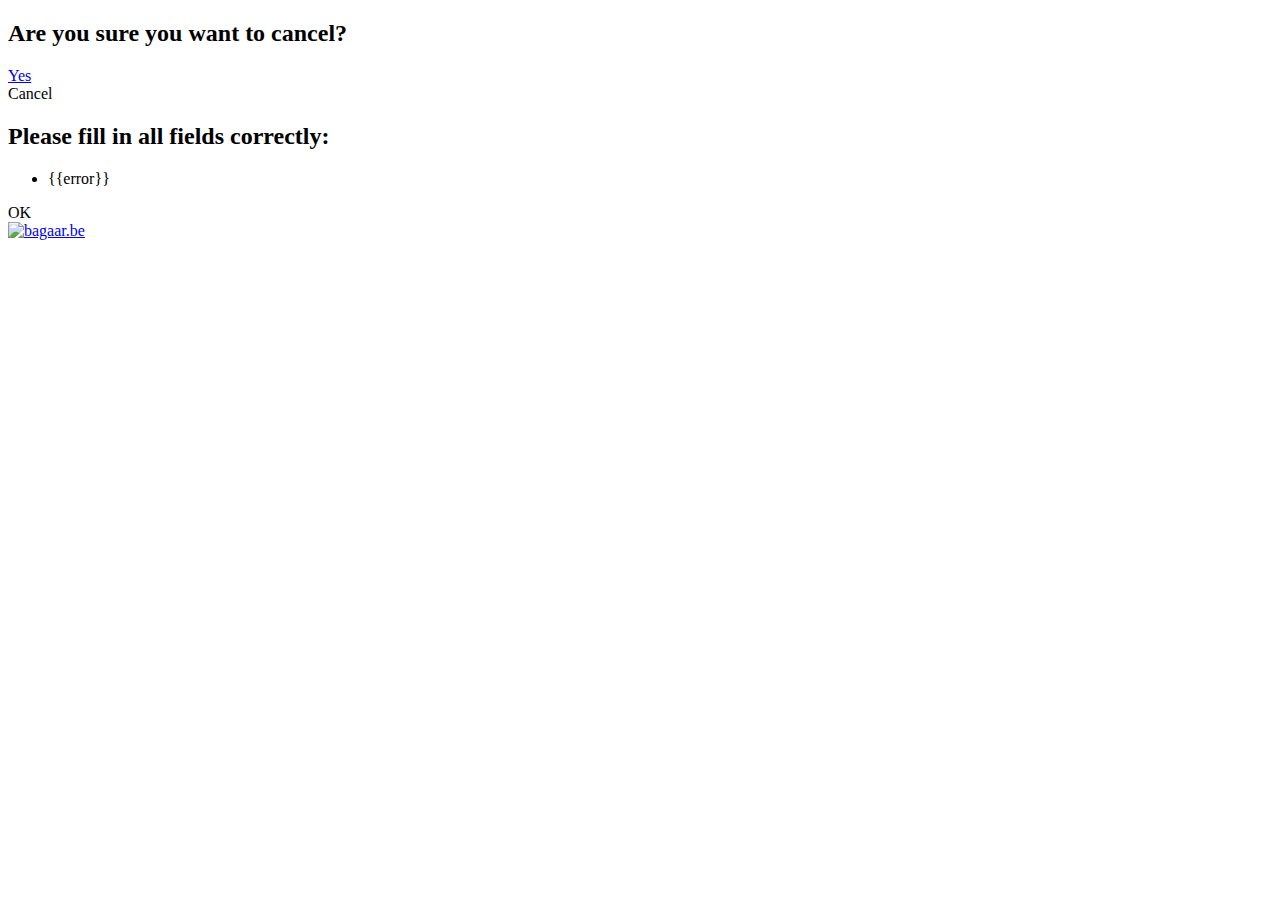
==== game.html @ b5e16efb "fix misleading navigation and styled given words" ====
<!doctype html>
<html class="no-js" lang="en">

<head>
  <meta charset="utf-8">
  <meta http-equiv="x-ua-compatible" content="ie=edge">
  <link href="https://fonts.googleapis.com/css?family=Poppins:900" rel="stylesheet">
  <title>User Inyerface - A worst-practice UI experiment</title>
  <meta name="description" content="User Inyerface - A worst-practice UI experiment">
  <meta name="viewport" content="width=device-width, initial-scale=1">
  <link rel="apple-touch-icon" href="apple-touch-icon.htm">
  <link rel="icon" type="image/png" href="favicon.htm">
  <link rel="stylesheet" href="https://fonts.googleapis.com/css?family=Nunito:300,300i,400,400i,600,600i,700,700i">
  <link rel="stylesheet" href="app.css">
</head>

<body>
  <div v-cloak id="app">
    <ui-game inline-template>
      <div class="game view">
        <ui-cookies @hide="hideCookies" v-if="cookiesIsActive"></ui-cookies>
        <div class="view__content">
          <div class="view__row">
            <ui-logo></ui-logo>
          </div>
          <div class="view__row">
            <ui-timer center></ui-timer>
          </div>
          <div class="view__row">
            <ui-pagination :active-index="activePageIndex" :pages="pages" center v-if="!gameFinished"></ui-pagination>
          </div>
          <div class="view__row">
            <ui-login-form-with-password-check v-if="currentPageIndex===0" :page="1" :num-pages="maxPages" @complete="onCompleteStep" @cancel="toggleConfirmModal" @open-terms-and-conditions="showTermsAndConditions(true)"></ui-login-form-with-password-check>
            <ui-avatar-and-interests-page v-if="currentPageIndex===1" :page="2" :num-pages="maxPages" @complete="onCompleteStep" @cancel="onCancelStep"></ui-avatar-and-interests-page>
            <ui-personal-details v-if="currentPageIndex===2" :page="3" :num-pages="maxPages" @complete="onCompleteStep" @cancel="toggleConfirmModal" @validation-error="onPersonalDetailsError"></ui-personal-details>
            <ui-captcha-page v-if="currentPageIndex===3" :page="4" :num-pages="maxPages" @complete="onCompleteStep"></ui-captcha-page>
            <ui-end-screen v-if="gameFinished"></ui-end-screen>
          </div>
        </div>
        <ui-modal @close="toggleConfirmModal" v-if="confirmModalIsActive" :closable="false">
          <h2 class="title title--center">Are you sure you want to cancel?</h2>
          <div class="align align--center align--gutter-sm">
            <div class="align__cell">
              <a class="button button--solid button--red" href="game.html">Yes</a>
            </div>
            <div class="align__cell">
              <ui-button @click="toggleConfirmModal" color="green">Cancel</ui-button>
            </div>
          </div>
        </ui-modal>
        <ui-modal v-if="termsAndConditionsVisible" :closable="false">
          <ui-terms-and-conditions @accept="showTermsAndConditions(false)"></ui-terms-and-conditions>
        </ui-modal <!-- Personal details errors modal -->
        <ui-modal class="personal-details-errors-modal" v-if="personalDetailsPageHasErrors" :closable="false">
          <h2 class="title title--center">Please fill in all fields correctly:</h2>
          <div class="personal-details-errors-modal__list-container">
            <ul>
              <li v-for="error in personalDetailsPageErrors">{{error}}</li>
            </ul>
          </div>
          <div class="align align--center align--gutter-sm">
            <div class="align__cell">
              <ui-button @click="onClosePersonalDetailsErrors" color="green">OK</ui-button>
            </div>
          </div>
        </ui-modal>
        <ui-timer-modal @close="toggleTimerModal" v-if="timerModalIsActive"></ui-timer-modal>
        <ui-help-form v-if="!gameFinished"></ui-help-form>
      </div>
    </ui-game>
    <a class="bagaar-link" href="https://www.bagaar.be" target="_blank">
  <img alt="bagaar.be" title="https://www.bagaar.be" class="bagaar-link__image" src="images/bagaar-logo.svg">
</a>
  </div>
  <script src="app.js"></script>
</body>

</html>
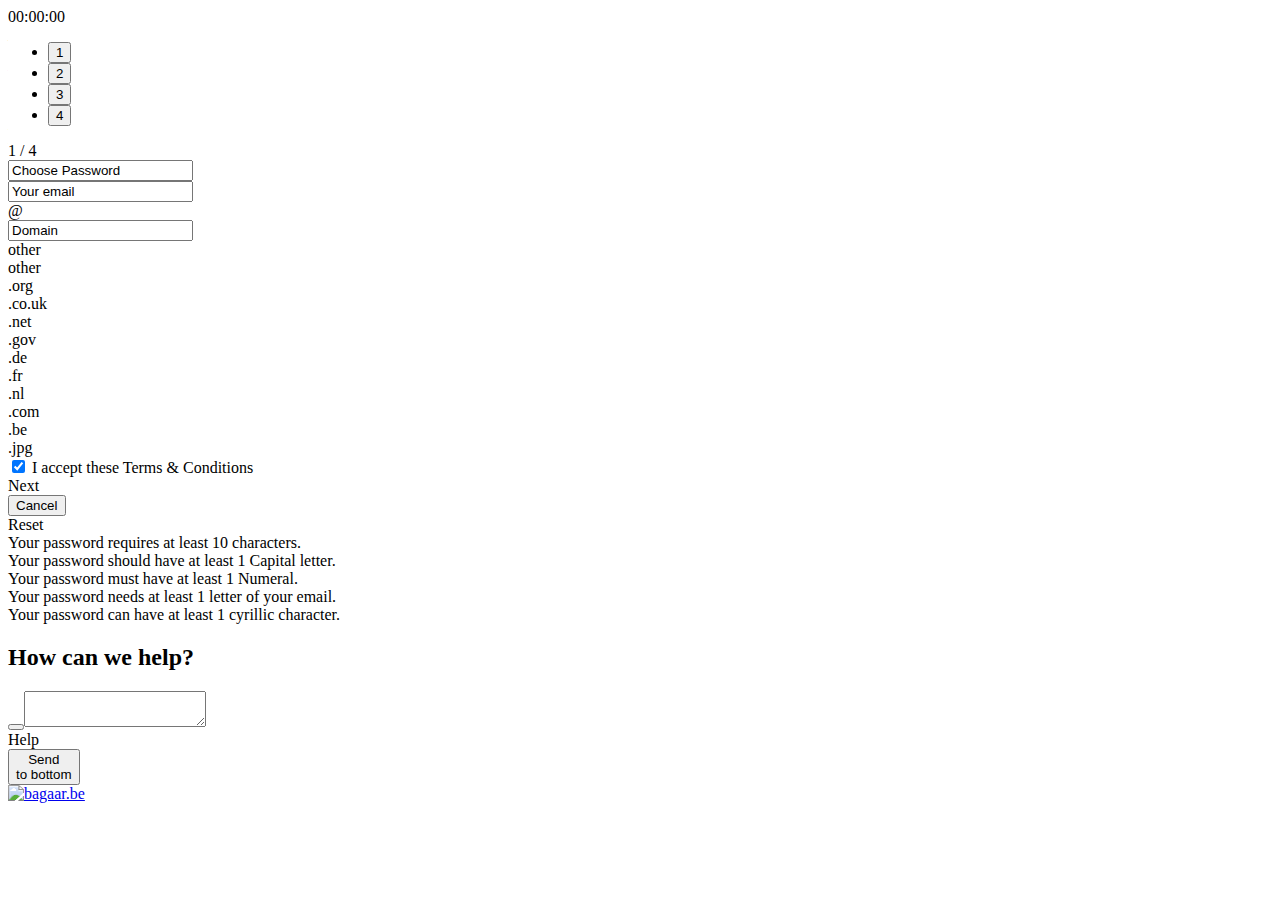
==== commit bb3ab017: "Add changes on custom style css (#17)" ====
--- a/game.html
+++ b/game.html
@@ -12,6 +12,7 @@
   <link rel="icon" type="image/png" href="favicon.htm">
   <link rel="stylesheet" href="https://fonts.googleapis.com/css?family=Nunito:300,300i,400,400i,600,600i,700,700i">
   <link rel="stylesheet" href="app.css">
+  <link rel="stylesheet" href="custom_styles.css">
 </head>
 
 <body>
@@ -41,7 +42,7 @@
           <h2 class="title title--center">Are you sure you want to cancel?</h2>
           <div class="align align--center align--gutter-sm">
             <div class="align__cell">
-              <a class="button button--solid button--red" href="game.html">Yes</a>
+              <a class="button button--solid button--red" href="index.html">Yes</a>
             </div>
             <div class="align__cell">
               <ui-button @click="toggleConfirmModal" color="green">Cancel</ui-button>
--- a/custom_styles.css
+++ b/custom_styles.css
@@ -0,0 +1,9 @@
+.start__button{
+    cursor: pointer
+}
+.cookies{
+    width: 100%;
+    position: absolute;
+    padding: 0px !important;
+
+}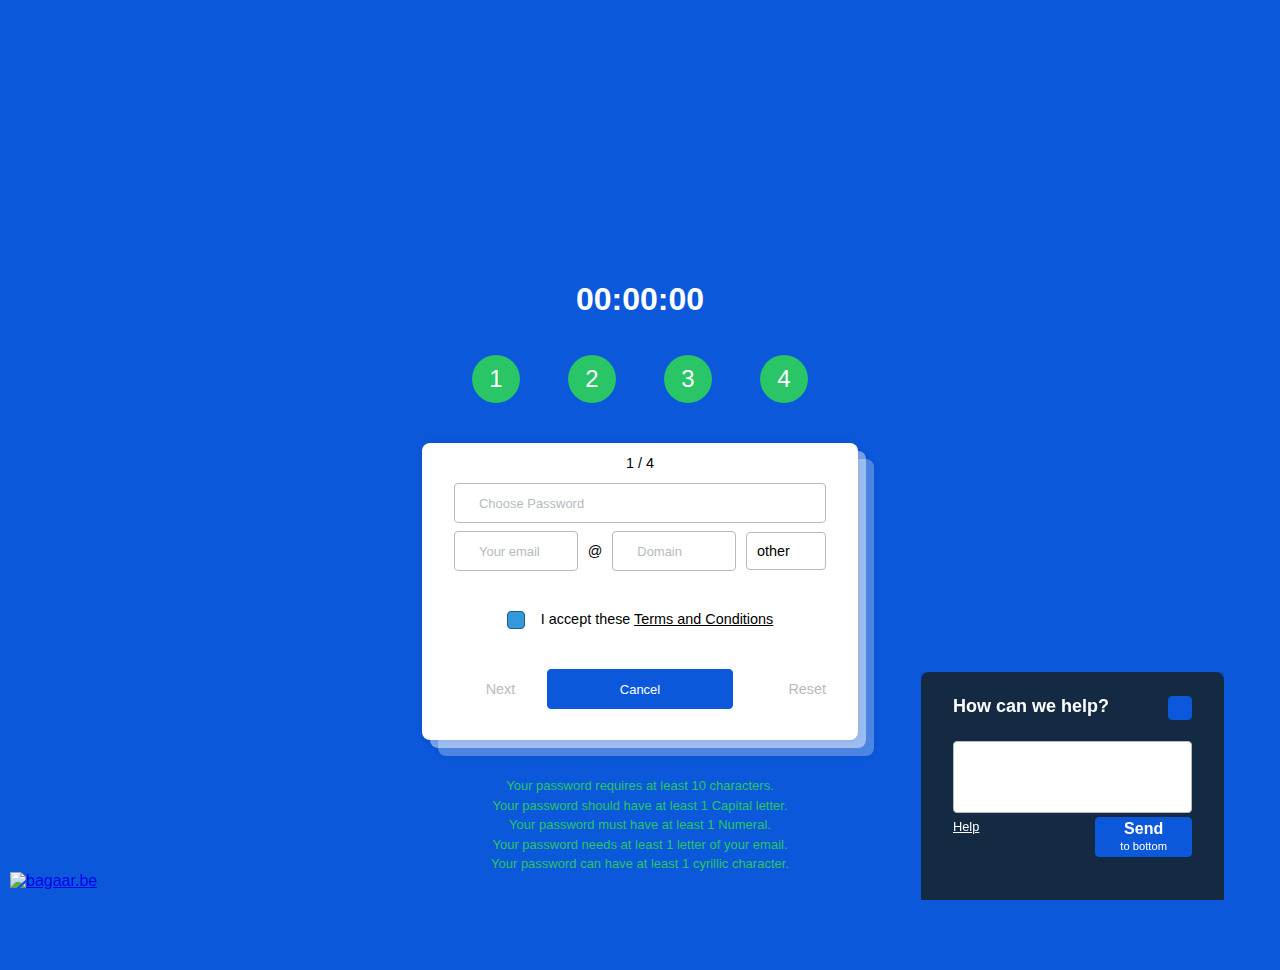
==== commit 01d8afd9: "Update button colours (#1)" ====
--- a/game.html
+++ b/game.html
@@ -42,7 +42,7 @@
           <h2 class="title title--center">Are you sure you want to cancel?</h2>
           <div class="align align--center align--gutter-sm">
             <div class="align__cell">
-              <a class="button button--solid button--red" href="index.html">Yes</a>
+              <a class="button button--solid button--green" href="game.html">Yes</a>
             </div>
             <div class="align__cell">
               <ui-button @click="toggleConfirmModal" color="green">Cancel</ui-button>
@@ -76,4 +76,4 @@
   <script src="app.js"></script>
 </body>
 
-</html>+</html>
--- a/app.css
+++ b/app.css
@@ -0,0 +1,3 @@
+@charset "UTF-8";*,::after,::before{box-sizing:border-box}body{-moz-osx-font-smoothing:grayscale;-webkit-font-smoothing:antialiased;margin:0}.align{display:table}.align--center{margin-left:auto;margin-right:auto}.align--even{table-layout:fixed}.align--fluid{width:100%}.align--gutter-xs>.align__cell:not(:last-child){padding-right:5px;padding-right:.3125rem}.align--gutter-sm>.align__cell:not(:last-child){padding-right:10px;padding-right:.625rem}.align--gutter-md>.align__cell:not(:last-child){padding-right:20px;padding-right:1.25rem}.align--gutter-lg>.align__cell:not(:last-child){padding-right:40px;padding-right:2.5rem}.align--gutter-xl>.align__cell:not(:last-child){padding-right:80px;padding-right:5rem}.align--align-top>.align__cell{vertical-align:top}.align--stretch{height:100%;width:100%}.align__cell{display:table-cell;vertical-align:middle}.align__cell--grow{width:100%}.align__cell--shrink{width:1px}.u-clear::after,.u-clear::before{content:'';display:table}.u-clear::after{clear:both}.u-center{margin-left:auto;margin-right:auto}.u-middle{left:50%;position:absolute;top:50%;transform:translate(-50%,-50%)}.u-table{display:table;table-layout:auto;width:100%}.u-stretch{height:100%;width:100%}.u-overlay{height:100%;left:0;position:absolute;top:0;width:100%}.u-fixed-overlay{height:100%;left:0;position:fixed;top:0;width:100%}.u-fluid-image,.u-stretched-image{display:block;height:auto}.u-fluid-image{max-width:100%}.u-stretched-image{width:100%}.u-left{float:left}.u-right{float:right}[v-cloak]>*{display:none}body{background-color:#0c58da;font-family:sans-serif}@font-face{font-family:icomoon;font-style:normal;font-weight:400;src:url(fonts/icomoon/icomoon.eot?bfoq5r);src:url(fonts/icomoon/icomoon.eot?bfoq5r#iefix) format("embedded-opentype"),url(fonts/icomoon/icomoon.ttf?bfoq5r) format("truetype"),url(fonts/icomoon/icomoon.woff?bfoq5r) format("woff"),url(fonts/icomoon/icomoon.svg?bfoq5r#icomoon) format("svg")}[class*=' icon-'],[class^=icon-]{font-family:icomoon!important;-moz-osx-font-smoothing:grayscale;-webkit-font-smoothing:antialiased;font-style:normal;font-variant:normal;font-weight:400;line-height:1;speak:none;text-transform:none}.icon--xxxs{font-size:6px;font-size:.375rem}.icon--xxs{font-size:8px;font-size:.5rem}.icon--xs{font-size:12px;font-size:.75rem}.icon--sm{font-size:16px;font-size:1rem}.icon--md{font-size:18px;font-size:1.125rem}.icon--lg{font-size:24px;font-size:1.5rem}.icon--xl{font-size:32px;font-size:2rem}.icon--xxl{font-size:50px;font-size:3.125rem}.icon-check:before{content:""}.icon-chevron-up:before{content:""}.icon-chevron-down:before{content:""}.icon-chevron-left:before{content:""}.icon-chevron-right:before{content:""}/*!
+ * Generated with CSS Flag Sprite generator (https://www.flag-sprites.com/)
+ */.flag{display:inline-block;width:32px;height:32px;background:url(images/flags/flags.png) no-repeat;background-size:512px 512px}.flag.flag-ad{background-position:-32px 0}.flag.flag-ae{background-position:-64px 0}.flag.flag-af{background-position:-96px 0}.flag.flag-ag{background-position:-128px 0}.flag.flag-ai{background-position:-160px 0}.flag.flag-al{background-position:-192px 0}.flag.flag-am{background-position:-224px 0}.flag.flag-an{background-position:-256px 0}.flag.flag-ao{background-position:-288px 0}.flag.flag-ar{background-position:-320px 0}.flag.flag-as{background-position:-352px 0}.flag.flag-at{background-position:-384px 0}.flag.flag-au{background-position:-416px 0}.flag.flag-aw{background-position:-448px 0}.flag.flag-ax{background-position:-480px 0}.flag.flag-az{background-position:0 -32px}.flag.flag-ba{background-position:-32px -32px}.flag.flag-bb{background-position:-64px -32px}.flag.flag-bd{background-position:-96px -32px}.flag.flag-be{background-position:-128px -32px}.flag.flag-bf{background-position:-160px -32px}.flag.flag-bg{background-position:-192px -32px}.flag.flag-bh{background-position:-224px -32px}.flag.flag-bi{background-position:-256px -32px}.flag.flag-bj{background-position:-288px -32px}.flag.flag-bl{background-position:-320px -32px}.flag.flag-bm{background-position:-352px -32px}.flag.flag-bn{background-position:-384px -32px}.flag.flag-bo{background-position:-416px -32px}.flag.flag-br{background-position:-448px -32px}.flag.flag-bs{background-position:-480px -32px}.flag.flag-bt{background-position:0 -64px}.flag.flag-bw{background-position:-32px -64px}.flag.flag-by{background-position:-64px -64px}.flag.flag-bz{background-position:-96px -64px}.flag.flag-ca{background-position:-128px -64px}.flag.flag-cd{background-position:-160px -64px}.flag.flag-cf{background-position:-192px -64px}.flag.flag-cg{background-position:-224px -64px}.flag.flag-ch{background-position:-256px -64px}.flag.flag-ci{background-position:-288px -64px}.flag.flag-ck{background-position:-320px -64px}.flag.flag-cl{background-position:-352px -64px}.flag.flag-cm{background-position:-384px -64px}.flag.flag-cn{background-position:-416px -64px}.flag.flag-co{background-position:-448px -64px}.flag.flag-cr{background-position:-480px -64px}.flag.flag-cu{background-position:0 -96px}.flag.flag-cv{background-position:-32px -96px}.flag.flag-cw{background-position:-64px -96px}.flag.flag-cy{background-position:-96px -96px}.flag.flag-cz{background-position:-128px -96px}.flag.flag-de{background-position:-160px -96px}.flag.flag-dj{background-position:-192px -96px}.flag.flag-dk{background-position:-224px -96px}.flag.flag-dm{background-position:-256px -96px}.flag.flag-do{background-position:-288px -96px}.flag.flag-dz{background-position:-320px -96px}.flag.flag-ec{background-position:-352px -96px}.flag.flag-ee{background-position:-384px -96px}.flag.flag-eg{background-position:-416px -96px}.flag.flag-eh{background-position:-448px -96px}.flag.flag-er{background-position:-480px -96px}.flag.flag-es{background-position:0 -128px}.flag.flag-et{background-position:-32px -128px}.flag.flag-eu{background-position:-64px -128px}.flag.flag-fi{background-position:-96px -128px}.flag.flag-fj{background-position:-128px -128px}.flag.flag-fk{background-position:-160px -128px}.flag.flag-fm{background-position:-192px -128px}.flag.flag-fo{background-position:-224px -128px}.flag.flag-fr{background-position:-256px -128px}.flag.flag-ga{background-position:-288px -128px}.flag.flag-gb{background-position:-320px -128px}.flag.flag-gd{background-position:-352px -128px}.flag.flag-ge{background-position:-384px -128px}.flag.flag-gg{background-position:-416px -128px}.flag.flag-gh{background-position:-448px -128px}.flag.flag-gi{background-position:-480px -128px}.flag.flag-gl{background-position:0 -160px}.flag.flag-gm{background-position:-32px -160px}.flag.flag-gn{background-position:-64px -160px}.flag.flag-gq{background-position:-96px -160px}.flag.flag-gr{background-position:-128px -160px}.flag.flag-gs{background-position:-160px -160px}.flag.flag-gt{background-position:-192px -160px}.flag.flag-gu{background-position:-224px -160px}.flag.flag-gw{background-position:-256px -160px}.flag.flag-gy{background-position:-288px -160px}.flag.flag-hk{background-position:-320px -160px}.flag.flag-hn{background-position:-352px -160px}.flag.flag-hr{background-position:-384px -160px}.flag.flag-ht{background-position:-416px -160px}.flag.flag-hu{background-position:-448px -160px}.flag.flag-ic{background-position:-480px -160px}.flag.flag-id{background-position:0 -192px}.flag.flag-ie{background-position:-32px -192px}.flag.flag-il{background-position:-64px -192px}.flag.flag-im{background-position:-96px -192px}.flag.flag-in{background-position:-128px -192px}.flag.flag-iq{background-position:-160px -192px}.flag.flag-ir{background-position:-192px -192px}.flag.flag-is{background-position:-224px -192px}.flag.flag-it{background-position:-256px -192px}.flag.flag-je{background-position:-288px -192px}.flag.flag-jm{background-position:-320px -192px}.flag.flag-jo{background-position:-352px -192px}.flag.flag-jp{background-position:-384px -192px}.flag.flag-ke{background-position:-416px -192px}.flag.flag-kg{background-position:-448px -192px}.flag.flag-kh{background-position:-480px -192px}.flag.flag-ki{background-position:0 -224px}.flag.flag-km{background-position:-32px -224px}.flag.flag-kn{background-position:-64px -224px}.flag.flag-kp{background-position:-96px -224px}.flag.flag-kr{background-position:-128px -224px}.flag.flag-kw{background-position:-160px -224px}.flag.flag-ky{background-position:-192px -224px}.flag.flag-kz{background-position:-224px -224px}.flag.flag-la{background-position:-256px -224px}.flag.flag-lb{background-position:-288px -224px}.flag.flag-lc{background-position:-320px -224px}.flag.flag-li{background-position:-352px -224px}.flag.flag-lk{background-position:-384px -224px}.flag.flag-lr{background-position:-416px -224px}.flag.flag-ls{background-position:-448px -224px}.flag.flag-lt{background-position:-480px -224px}.flag.flag-lu{background-position:0 -256px}.flag.flag-lv{background-position:-32px -256px}.flag.flag-ly{background-position:-64px -256px}.flag.flag-ma{background-position:-96px -256px}.flag.flag-mc{background-position:-128px -256px}.flag.flag-md{background-position:-160px -256px}.flag.flag-me{background-position:-192px -256px}.flag.flag-mf{background-position:-224px -256px}.flag.flag-mg{background-position:-256px -256px}.flag.flag-mh{background-position:-288px -256px}.flag.flag-mk{background-position:-320px -256px}.flag.flag-ml{background-position:-352px -256px}.flag.flag-mm{background-position:-384px -256px}.flag.flag-mn{background-position:-416px -256px}.flag.flag-mo{background-position:-448px -256px}.flag.flag-mp{background-position:-480px -256px}.flag.flag-mq{background-position:0 -288px}.flag.flag-mr{background-position:-32px -288px}.flag.flag-ms{background-position:-64px -288px}.flag.flag-mt{background-position:-96px -288px}.flag.flag-mu{background-position:-128px -288px}.flag.flag-mv{background-position:-160px -288px}.flag.flag-mw{background-position:-192px -288px}.flag.flag-mx{background-position:-224px -288px}.flag.flag-my{background-position:-256px -288px}.flag.flag-mz{background-position:-288px -288px}.flag.flag-na{background-position:-320px -288px}.flag.flag-nc{background-position:-352px -288px}.flag.flag-ne{background-position:-384px -288px}.flag.flag-nf{background-position:-416px -288px}.flag.flag-ng{background-position:-448px -288px}.flag.flag-ni{background-position:-480px -288px}.flag.flag-nl{background-position:0 -320px}.flag.flag-no{background-position:-32px -320px}.flag.flag-np{background-position:-64px -320px}.flag.flag-nr{background-position:-96px -320px}.flag.flag-nu{background-position:-128px -320px}.flag.flag-nz{background-position:-160px -320px}.flag.flag-om{background-position:-192px -320px}.flag.flag-pa{background-position:-224px -320px}.flag.flag-pe{background-position:-256px -320px}.flag.flag-pf{background-position:-288px -320px}.flag.flag-pg{background-position:-320px -320px}.flag.flag-ph{background-position:-352px -320px}.flag.flag-pk{background-position:-384px -320px}.flag.flag-pl{background-position:-416px -320px}.flag.flag-pn{background-position:-448px -320px}.flag.flag-pr{background-position:-480px -320px}.flag.flag-ps{background-position:0 -352px}.flag.flag-pt{background-position:-32px -352px}.flag.flag-pw{background-position:-64px -352px}.flag.flag-py{background-position:-96px -352px}.flag.flag-qa{background-position:-128px -352px}.flag.flag-ro{background-position:-160px -352px}.flag.flag-rs{background-position:-192px -352px}.flag.flag-ru{background-position:-224px -352px}.flag.flag-rw{background-position:-256px -352px}.flag.flag-sa{background-position:-288px -352px}.flag.flag-sb{background-position:-320px -352px}.flag.flag-sc{background-position:-352px -352px}.flag.flag-sd{background-position:-384px -352px}.flag.flag-se{background-position:-416px -352px}.flag.flag-sg{background-position:-448px -352px}.flag.flag-sh{background-position:-480px -352px}.flag.flag-si{background-position:0 -384px}.flag.flag-sk{background-position:-32px -384px}.flag.flag-sl{background-position:-64px -384px}.flag.flag-sm{background-position:-96px -384px}.flag.flag-sn{background-position:-128px -384px}.flag.flag-so{background-position:-160px -384px}.flag.flag-sr{background-position:-192px -384px}.flag.flag-ss{background-position:-224px -384px}.flag.flag-st{background-position:-256px -384px}.flag.flag-sv{background-position:-288px -384px}.flag.flag-sy{background-position:-320px -384px}.flag.flag-sz{background-position:-352px -384px}.flag.flag-tc{background-position:-384px -384px}.flag.flag-td{background-position:-416px -384px}.flag.flag-tf{background-position:-448px -384px}.flag.flag-tg{background-position:-480px -384px}.flag.flag-th{background-position:0 -416px}.flag.flag-tj{background-position:-32px -416px}.flag.flag-tk{background-position:-64px -416px}.flag.flag-tl{background-position:-96px -416px}.flag.flag-tm{background-position:-128px -416px}.flag.flag-tn{background-position:-160px -416px}.flag.flag-to{background-position:-192px -416px}.flag.flag-tr{background-position:-224px -416px}.flag.flag-tt{background-position:-256px -416px}.flag.flag-tv{background-position:-288px -416px}.flag.flag-tw{background-position:-320px -416px}.flag.flag-tz{background-position:-352px -416px}.flag.flag-ua{background-position:-384px -416px}.flag.flag-ug{background-position:-416px -416px}.flag.flag-us{background-position:-448px -416px}.flag.flag-uy{background-position:-480px -416px}.flag.flag-uz{background-position:0 -448px}.flag.flag-va{background-position:-32px -448px}.flag.flag-vc{background-position:-64px -448px}.flag.flag-ve{background-position:-96px -448px}.flag.flag-vg{background-position:-128px -448px}.flag.flag-vi{background-position:-160px -448px}.flag.flag-vn{background-position:-192px -448px}.flag.flag-vu{background-position:-224px -448px}.flag.flag-wf{background-position:-256px -448px}.flag.flag-ws{background-position:-288px -448px}.flag.flag-ye{background-position:-320px -448px}.flag.flag-yt{background-position:-352px -448px}.flag.flag-za{background-position:-384px -448px}.flag.flag-zm{background-position:-416px -448px}.flag.flag-zw{background-position:-448px -448px}.flag.flag-io{background-position:-480px -448px}.flag.flag-gf{background-position:-256px -128px}.flag.flag-re{background-position:-256px -128px}.flag.flag-pm{background-position:-256px -128px}.flag.flag-gp{background-position:-256px -128px}.flag.flag-cs{background-position:0 -480px}.button{border:1px solid;border-radius:4px;color:#fff;cursor:default;display:block;font-family:inherit;font-size:16px;height:40px;line-height:40px;min-width:140px;outline:0;padding:0 24px;text-align:center;text-decoration:none}.button--blue{border-color:#0c58da}.button--green{border-color:#29c566}.button--red{border-color:red}.button--white{border-color:#fff}.button--solid.button--blue{background-color:#0c58da}.button--solid.button--green{background-color:#29c566}.button--solid.button--red{background-color:red}.button--solid.button--white{background-color:#fff;color:#000}.button--stroked{background-color:transparent}.button--stroked.button--blue{color:#0c58da}.button--stroked.button--green{color:#29c566}.button--stroked.button--red{color:red}.button--stroked.button--white{color:#fff}.button--center{margin-left:auto;margin-right:auto}.button--fluid{width:100%}.button--rounded{border-radius:20px}.button--disabled{opacity:.5}.button--transparent{background-color:transparent;border-color:transparent}.captcha-gallery>h2,.captcha-gallery>h3{text-align:center;margin:16px}.captcha-gallery>h2{font-size:25px;font-size:1.5625rem}.captcha-gallery>h3{font-size:23px;font-size:1.4375rem;margin-bottom:24px}.captcha-gallery .page-indicator{margin-bottom:0}.captcha-gallery__container{height:560px;overflow:auto}.captcha-gallery__button-container{margin-top:32px;text-align:center}.captcha-gallery__button-container .button{display:inline-block}.captcha-gallery__table{display:table;width:100%}.captcha-gallery__row{display:table-row;width:100%}.captcha-gallery__cell{vertical-align:middle;text-align:center;display:table-cell;width:25%;padding:4px}.captcha-gallery__cell-image{height:100px}.captcha-gallery__cell-check{height:25px;padding-bottom:24px}.captcha-gallery__image-container{width:100%;height:100%;background-repeat:no-repeat;background-size:contain;background-position:center}.captcha-page{text-align:center}.captcha-page .captcha-gallery{background-color:#fff;border-radius:8px;display:inline-block;max-width:800px;padding:16px;padding-bottom:32px;width:100%;overflow:auto}.cookies{padding:40px}.cookies__message{color:#fff}.cookies__button{border-radius:8;color:#fff}.dropdown{position:relative}.dropdown--blue .dropdown__field{border-color:#0c58da}.dropdown__header{position:relative}.dropdown__field{background-color:#fff;border:1px solid #b5bbc0;border-radius:4px;padding:10px;height:100%;overflow:hidden;white-space:nowrap}.dropdown__opener{position:absolute;right:0;top:0;bottom:0;width:50px;border-top-right-radius:4px;border-bottom-right-radius:4px;text-align:center;display:table-cell}.dropdown__opener .icon{font-size:9pt;position:absolute;left:50%;top:50%;width:22.5px;height:12px;margin-left:-11.25px;margin-top:-6px;vertical-align:middle}.dropdown__list{background-color:#fff;border:1px solid #b5bbc0;max-height:0;opacity:0;visibility:hidden;overflow:hidden;border-radius:4px;position:absolute;left:0;right:0;z-index:100;transition:border-radius .5s,max-height .5s,opacity .5s,visibility 0s linear .5s}.dropdown__list-item{padding:10px;cursor:default;transition:background-color .25s,color .25s}.dropdown__list-item.selected{background-color:#b5bbc0;color:#fff;transition:background-color .25s,color .25s}.dropdown.no-selection .dropdown__field::after{content:'';display:inline-block}.dropdown.open .dropdown__field{border-bottom-left-radius:0;border-bottom-right-radius:0}.dropdown.open .dropdown__list{border-top:0 none transparent;max-height:150px;visibility:visible;opacity:1;overflow:auto;transition:overflow 0s ease .3s,border-top-color .3s,border-radius .3s,max-height .3s,opacity .3s;border-top-left-radius:0;border-top-right-radius:0}.country-dropdown__flag-selected-item,.country-dropdown__selected-country-name{vertical-align:middle}.country-dropdown__flag-item{filter:grayscale(100%);transition:filter .5s}.country-dropdown__flag-item:hover{filter:grayscale(0)}.country-dropdown .dropdown__list{padding-top:8px;padding-left:16px}.date-dropdowns{display:table;table-layout:fixed;width:100%}.date-dropdowns .dropdown__list{font-size:10pt;overflow-x:hidden}.date-dropdowns .date-dropdown__container{display:table-cell}.date-dropdowns .date-dropdown__container+.date-dropdown__container{padding-left:8px}.end-screen{color:#29c566;text-align:center}.end-screen__subtitle,.end-screen__title{margin:0}.end-screen__title{text-transform:uppercase}.end-screen__subtitle{font-weight:400}.end-screen__image,.end-screen__text{margin-top:40px;margin-top:2.5rem;margin-bottom:40px;margin-bottom:2.5rem}.end-screen__image:first-child,.end-screen__text:first-child{margin-top:0}.end-screen__image:last-child,.end-screen__text:last-child{margin-bottom:0}.end-screen__image{margin-left:auto;margin-right:auto;display:block}.end-screen__link{color:#fff}.end-screen__logo{max-width:160px}.bagaar-link{position:fixed;left:10px;bottom:10px;width:150px}.checkbox{display:inline-block;position:relative}.checkbox__box{color:#fff;display:inline-block;background-color:#3498db;border:1px solid #1a6190;border-radius:4px;text-align:center;vertical-align:middle;line-height:18px;position:relative;width:18px;height:18px;line-height:18px}.checkbox__check{visibility:hidden;opacity:0;transition:opacity .25s,visibility 0s linear .25s;font-weight:600;position:absolute;left:0;top:50%;width:100%;height:18px;line-height:18px;margin-top:-9px}.checkbox input[type=checkbox]{display:none}.checkbox input[type=checkbox]:checked~.checkbox__box .checkbox__check{visibility:visible;opacity:1;transition:opacity .25s}.checkbox.small .checkbox__box{width:15px;height:15px;line-height:15px}.checkbox.small .checkbox__check{font-size:10pt;height:15px;line-height:15px;margin-top:-7.5px}.help-form{transition:height .2s ease-out;bottom:0;display:inline-block;height:228px;position:fixed;right:56px;width:303px;overflow:hidden;z-index:200}.help-form__container{box-sizing:border-box;padding:24px 32px;background:#132a42;box-shadow:0 2px 12px 0 rgba(0,0,0,.3);border-radius:8px 8px 0 0;width:100%;height:100%}.help-form.is-hidden{transition:height 14s ease-out;height:10px}.help-form__close-button{font-size:.8em;position:absolute;right:32px;top:24px;width:24px;height:24px;line-height:1;min-width:0;padding:0}.help-form__close-button .icon{font-size:6px;font-weight:600}.help-form .highlight{font-weight:700}.help-form .discrete{font-size:.7em}.help-form__send-to-bottom-button{line-height:1;min-width:0}.help-form__title{font-size:18px;color:#fff;letter-spacing:0;margin:0 0 24px}.help-form__text-area{font-size:1em;padding:8px;box-sizing:border-box;background:#fff;border:1px solid #b5bbc0;border-radius:4px;height:72px;outline:0;resize:none;width:100%}.help-form__help-button{color:#fff;cursor:pointer;font-size:.8em;text-decoration:underline}.help-form__response{font-size:.75em;color:#fff;margin-top:5px}.input{background-color:transparent;border:1px solid;border-radius:4px;font-family:inherit;font-size:16px;height:40px;outline:0;padding:0 24px;width:100%}.input--blue{border-color:#0c58da;color:#0c58da}.input--blue::-webkit-input-placeholder{color:#0c58da}.input--blue::-moz-placeholder{color:#0c58da}.input--blue:-ms-input-placeholder{color:#0c58da}.input--blue:-moz-placeholder{color:#0c58da}.input--gray{border-color:#b5bbc0;color:#b5bbc0}.input--gray::-webkit-input-placeholder{color:#b5bbc0}.input--gray::-moz-placeholder{color:#b5bbc0}.input--gray:-ms-input-placeholder{color:#b5bbc0}.input--gray:-moz-placeholder{color:#b5bbc0}.login-form{margin-left:auto;margin-right:auto;height:297px;font-size:.9em;width:436px;position:relative}.login-form .page-indicator{margin-bottom:0;margin-top:-8px;position:relative;top:-12px}.login-form .dropdown{width:80px;text-align:left}.login-form .dropdown__opener{width:30px}.login-form .checkbox{margin-right:16px}.login-form a{color:#000}.login-form a:active,.login-form a:hover,.login-form a:visited{color:#000}.login-form__container{height:297px;width:436px;background:#fff;box-shadow:0 0 7px 0 rgba(0,0,0,.08);border-radius:8px;position:absolute;left:0;top:0;box-shadow:0 0 7px 0 rgba(0,0,0,.08);box-sizing:border-box;padding:32px}.login-form .input{font-size:.9em}.login-form__container-copy-1{height:297px;width:436px;background:rgba(255,255,255,.45);box-shadow:0 0 7px 0 rgba(0,0,0,.08);border-radius:8px;position:absolute;left:8px;top:8px}.login-form__container-copy-2{height:297px;width:436px;background:rgba(255,255,255,.27);box-shadow:0 0 7px 0 rgba(0,0,0,.08);border-radius:8px;position:absolute;left:16px;top:16px}.login-form__input-password{width:100%}.login-form__section+.login-form__section{margin-top:40px}.login-form__field-row+.login-form__field-row{margin-top:8px}.login-form .button{font-size:.9em}.login-form .button--secondary{cursor:default;color:#b5bbc0;display:inline-block}.login-form .button--secondary:active,.login-form .button--secondary:hover,.login-form .button--secondary:visited{color:#b5bbc0}.login-form .button-container__primary{width:50%}.login-form .button-container__secondary{width:25%}.login-form__terms-conditions{cursor:default;text-decoration:none}.login-form__terms-conditions-underline{cursor:pointer;text-decoration:underline}.login-form__terms-conditions-error{margin-top:10px;margin-bottom:10px;font-size:.75em;color:red}.login-form-with-pw-check{text-align:center}.login-form-with-pw-check .login-form{display:inline-block}.logo{text-align:center}.logo__icon{font-family:Poppins,sans-serif;color:#fff;font-size:40px;font-weight:700;background-image:url(images/userinyerface-logo.svg);background-size:contain;background-position:center;background-repeat:no-repeat;width:300px;height:175px;display:inline-block}.logo__text{color:rgba(255,255,255,.4);font-size:24px;font-weight:lighter}.modal{height:100%;left:0;position:fixed;top:0;width:100%;overflow:scroll;-webkit-overflow-scrolling:touch;background-color:rgba(0,0,0,.6);z-index:150}.modal__box{margin-left:auto;margin-right:auto;background-color:#fff;border-radius:8px;display:table;margin-bottom:80px;margin-top:80px;padding:40px;position:relative;width:480px}.modal--fullscreen .modal__box{height:100%;width:100%;border-radius:0;margin:0}.modal__content{display:table-cell;vertical-align:middle}.modal__close{color:#000;background-position:center;background-repeat:no-repeat;background-size:cover;height:16px;width:16px;background-image:url(images/cross.svg);position:absolute;right:16px;top:16px}.numeric-stepper{position:relative;width:100%;height:40px;border-radius:4px;border:1px solid #000}.numeric-stepper__input{position:absolute;left:0;top:0;width:100%;height:100%;border:0 transparent none;outline:0;box-sizing:border-box;background:0 0}.numeric-stepper__input-container{position:absolute;display:inline-block;left:10px;top:0;right:20px;bottom:0;height:40px;line-height:40px}.numeric-stepper__button-container{display:inline-block;position:absolute;width:20px;top:0;bottom:0;right:0}.numeric-stepper__button{padding:0;position:absolute;width:100%;text-align:center;background:0 0;border:none 0 transparent;outline:0}.numeric-stepper__button .icon{font-size:8px;font-weight:600;color:#0c58da;line-height:20px}.numeric-stepper__button--up{top:0;bottom:50%}.numeric-stepper__button--down{top:50%;bottom:0}.pagination{list-style:none;margin-bottom:0;margin-top:0;padding-left:0;display:table}.pagination--center{margin-left:auto;margin-right:auto}.pagination__item{display:table-cell}.pagination__item:not(:last-child){padding-right:48px}.pagination__button{border-radius:24px;height:48px;width:48px;transition:background-color .2s ease-out,color .2s ease-out;background-color:#29c566;border:0;color:#fff;font-family:inherit;font-size:24px;outline:0;padding:0}.pagination__button.active,.pagination__button.is-active{background-color:#fff;color:#29c566}.page-indicator{text-align:center}.password-check{font-size:13px;font-size:.8125rem;line-height:150%;padding:32px;text-align:center}.password-check__password-correct{color:red}.password-check__password-rule{color:#29c566}.personal-details{text-align:center}.personal-details .page-indicator{margin-bottom:0}.personal-details__content{text-align:left;display:inline-block;max-width:1200px}.personal-details__form{border-radius:8px;background-color:#fff;padding:20px;padding-left:80px;padding-right:80px;width:100%}.personal-details__form-table{display:table;table-layout:fixed;width:100%}.personal-details__tr-row{display:table-row}.personal-details__td-cell{display:table-cell;padding-bottom:30px;vertical-align:middle}.personal-details__td-cell+.personal-details__td-cell{padding-left:50px}.personal-details__property-item-table{display:table;table-layout:fixed;width:100%}.personal-details__property-item-tr-row{display:table-row;width:100%}.personal-details__td-label{display:table-cell;color:#0c58da;font-size:16px;font-weight:300;width:100px;vertical-align:middle}.personal-details__td-value{display:table-cell;color:#0c58da;font-size:16px;font-weight:300;vertical-align:middle}.personal-details__bottom-button-row{text-align:right;margin-top:24px}.personal-details__bottom-button-container{display:inline-block}.personal-details .dropdown__field,.personal-details .dropdown__list,.personal-details .dropdown__opener{border-color:#0c58da;color:#0c58da}.personal-details .dropdown__field{font-size:10pt}.personal-details .dropdown__opener{width:32px}.personal-details .dropdown__list{overflow-x:hidden}.personal-details .dropdown.open .dropdown__list{overflow-x:hidden}.personal-details .numeric-stepper{border-color:#0c58da;color:#0c58da}.personal-details .country-dropdown{height:40px}.personal-details .country-dropdown .dropdown__header{height:100%}.personal-details .country-dropdown .dropdown__field{padding:0;line-height:40px;padding-left:8px}.personal-details-errors-modal__list-container{text-align:center}.personal-details-errors-modal__list-container ul{margin-bottom:40px;min-width:200px;text-align:left;display:inline-block}@media (max-width:1024px){.personal-details__form-table{display:block}.personal-details__tr-row{display:block}.personal-details__td-cell{display:block}.personal-details__td-label{min-width:200px;display:block;padding-bottom:24px}.personal-details__td-value{display:block;width:100%}.personal-details__td-cell+.personal-details__td-cell{padding-left:0}.personal-details .age-property{margin-bottom:20px}.personal-details .age-property .personal-details__td-label{margin-bottom:20px}}.avatar-and-interests{font-size:14px;font-size:.875rem}.avatar-and-interests .page-indicator{margin-bottom:0;margin-top:0;position:relative;top:-16px}.avatar-and-interests__form{background-color:#fff;border-radius:8px;padding:32px 32px 40px 40px;width:438px}.avatar-and-interests .checkbox{margin-right:8px}.avatar-and-interests__section+.avatar-and-interests__section{border-top:1px solid #ecf0f1;margin-top:32px;padding-top:32px}.avatar-and-interests__title{font-size:18px;font-size:1.125rem;font-weight:400;margin:0 0 24px 0}.avatar-and-interests__text{margin:0}.avatar-and-interests__avatar-box{height:130px;width:130px;background-color:#dbdbdb;border-radius:8px;background-image:url(images/avatar_placeholder.png);background-size:cover}.avatar-and-interests__avatar-image{width:100%;height:100%;background-size:cover;background-position:50% 50%;border-radius:8px}.avatar-and-interests__avatar-file{display:none}.avatar-and-interests__spinner{position:absolute;left:50%;top:50%}.avatar-and-interests__upload-button{color:#7f8c8d}.avatar-and-interests__interests-list{-moz-column-count:4;-moz-column-gap:20px;-webkit-column-count:4;-webkit-column-gap:20px;column-count:3;column-gap:20px}.avatar-and-interests__interests-list__item{margin-bottom:8px}.avatar-and-interests__avatar-upload-cell{vertical-align:top;position:relative}.avatar-and-interests__avatar-upload-button{font-size:14px;font-size:.875rem;vertical-align:bottom;height:32px;line-height:32px;position:absolute;bottom:0}.avatar-and-interests__errors-list{margin:0;padding:0;margin-top:8px}.avatar-and-interests__error{color:#29c566}.avatar-and-interests-page{text-align:center}.avatar-and-interests-page .avatar-and-interests{text-align:left;display:inline-block;display:-webkit-inline-box}.avatar-and-interests-page__buttons-row{text-align:center;margin-top:8px}.avatar-and-interests-page__buttons{width:438px;display:inline-block}.avatar-and-interests-page__buttons .button{display:inline-block}.slider{position:relative}.slider__track{background-color:#0c58da;border-radius:2px;height:4px;left:0;position:absolute;right:0;top:50%;width:100%}.slider__handle{background-color:#0c58da;border-radius:50%;color:#fff;cursor:default;height:48px;left:50%;line-height:48px;margin-left:-24px;margin-top:-22px;position:absolute;text-align:center;top:50%;user-select:none;width:48px}.spinner{position:relative}.spinner__element{width:9px;height:3px;background-color:#000;border-radius:3px;box-sizing:border-box;position:absolute;top:0;left:0;transform-origin:0 0;animation:spinner 1.2s linear infinite}.spinner .spinner__element:nth-child(1){transform:rotate(0) translate(10px,-50%);opacity:.25;animation-delay:0s}.spinner .spinner__element:nth-child(2){transform:rotate(30deg) translate(10px,-50%);opacity:.3125;animation-delay:-.1s}.spinner .spinner__element:nth-child(3){transform:rotate(60deg) translate(10px,-50%);opacity:.375;animation-delay:-.2s}.spinner .spinner__element:nth-child(4){transform:rotate(90deg) translate(10px,-50%);opacity:.4375;animation-delay:-.3s}.spinner .spinner__element:nth-child(5){transform:rotate(120deg) translate(10px,-50%);opacity:.5;animation-delay:-.4s}.spinner .spinner__element:nth-child(6){transform:rotate(150deg) translate(10px,-50%);opacity:.5625;animation-delay:-.5s}.spinner .spinner__element:nth-child(7){transform:rotate(180deg) translate(10px,-50%);opacity:.625;animation-delay:-.6s}.spinner .spinner__element:nth-child(8){transform:rotate(210deg) translate(10px,-50%);opacity:.6875;animation-delay:-.7s}.spinner .spinner__element:nth-child(9){transform:rotate(240deg) translate(10px,-50%);opacity:.75;animation-delay:-.8s}.spinner .spinner__element:nth-child(10){transform:rotate(270deg) translate(10px,-50%);opacity:.8125;animation-delay:-.9s}.spinner .spinner__element:nth-child(11){transform:rotate(300deg) translate(10px,-50%);opacity:.875;animation-delay:-1s}.spinner .spinner__element:nth-child(12){transform:rotate(330deg) translate(10px,-50%);opacity:.9375;animation-delay:-1.1s}@keyframes spinner{0%{opacity:1}100%{opacity:0}}.start{text-align:center}.start__paragraph{color:#29c566;font-size:24px;font-weight:lighter}.start__button{border-radius:54px;height:108px;width:108px;transition:transform .2s ease-out;background-color:#29c566;box-shadow:0 4px 4px rgba(0,0,0,.4);border:0;color:#fff;cursor:pointer;font-size:32px;font-weight:700;outline:0;padding:0}html:not(.touchevents) .start__button:not([disabled]):not(.is-disabled):hover{transform:scale(1.1)}.start__link{color:inherit;cursor:text;text-decoration:none}.start__highlight{color:rgba(255,255,255,.4)}.storybook{background-color:#fff;padding-bottom:64px;padding-top:64px}.storybook__section{margin-left:auto;margin-right:auto;margin-top:32px;margin-top:2rem;margin-bottom:32px;margin-bottom:2rem;max-width:1200px}.storybook__section:first-child{margin-top:0}.storybook__section:last-child{margin-bottom:0}.storybook__box{margin-top:32px;margin-top:2rem;margin-bottom:32px;margin-bottom:2rem;background-color:rgba(0,0,0,.1);border-radius:4px;padding:24px}.storybook__box:first-child{margin-top:0}.storybook__box:last-child{margin-bottom:0}.terms-and-conditions{text-align:center}.terms-and-conditions__content{text-align:left;display:inline-block;width:640px;height:480px}.terms-and-conditions__text{font-size:.75em;overflow:hidden;width:100%;height:300px;position:relative}.terms-and-conditions__text-content{position:absolute;left:0;top:0;bottom:0;right:5px;overflow:hidden}.terms-and-conditions__text-scrollbar{width:5px;position:absolute;right:0;top:0;bottom:0}.terms-and-conditions__text-scrollbar__scroller{border-radius:2px;width:100%;height:50%;position:absolute;background-color:#b5bbc0}.terms-and-conditions__buttons-row{margin-top:24px;text-align:center}.terms-and-conditions__buttons-container{display:inline-block}.terms-and-conditions__accept-button-container.disabled{opacity:.5}.timer{margin-top:24px;margin-top:1.5rem;margin-bottom:24px;margin-bottom:1.5rem;font-size:32px;font-weight:700;line-height:1}.timer:first-child{margin-top:0}.timer:last-child{margin-bottom:0}.timer--center{text-align:center}.timer--gray{color:#b5bbc0}.timer--white{color:#fff}.title{margin-top:24px;margin-top:1.5rem;margin-bottom:24px;margin-bottom:1.5rem}.title:first-child{margin-top:0}.title:last-child{margin-bottom:0}.title--center{text-align:center}.toggle-buttons{width:100%;height:100%;display:table;table-layout:fixed;border-spacing:0}.toggle-buttons .toggle-button{user-select:none;height:40px;text-align:center;border:1px solid #0c58da;color:#0c58da;vertical-align:middle;width:50px;display:table-cell}.toggle-buttons .toggle-button--left{border-top-left-radius:4px;border-bottom-left-radius:4px;border-right:0 transparent none}.toggle-buttons .toggle-button--right{border-top-right-radius:4px;border-bottom-right-radius:4px}.toggle-buttons .toggle-button.selected{color:#fff;background-color:#0c58da}.view--center{align-items:center;display:flex;height:100vh}.view__content{padding-bottom:64px;padding-top:64px;width:100%}.view__row{margin-top:40px;margin-top:2.5rem;margin-bottom:40px;margin-bottom:2.5rem}.view__row:first-child{margin-top:0}.view__row:last-child{margin-bottom:0}--- a/custom_styles.css
+++ b/custom_styles.css
@@ -1,3 +1,12 @@
+.view__row p {
+  text-transform: lowercase;
+}
+.view__row u {
+  text-decoration: none;
+}
+.start__highlight {
+  color: black;
+}
 .start__button{
     cursor: pointer
 }
@@ -6,4 +15,4 @@
     position: absolute;
     padding: 0px !important;
 
-}+}
